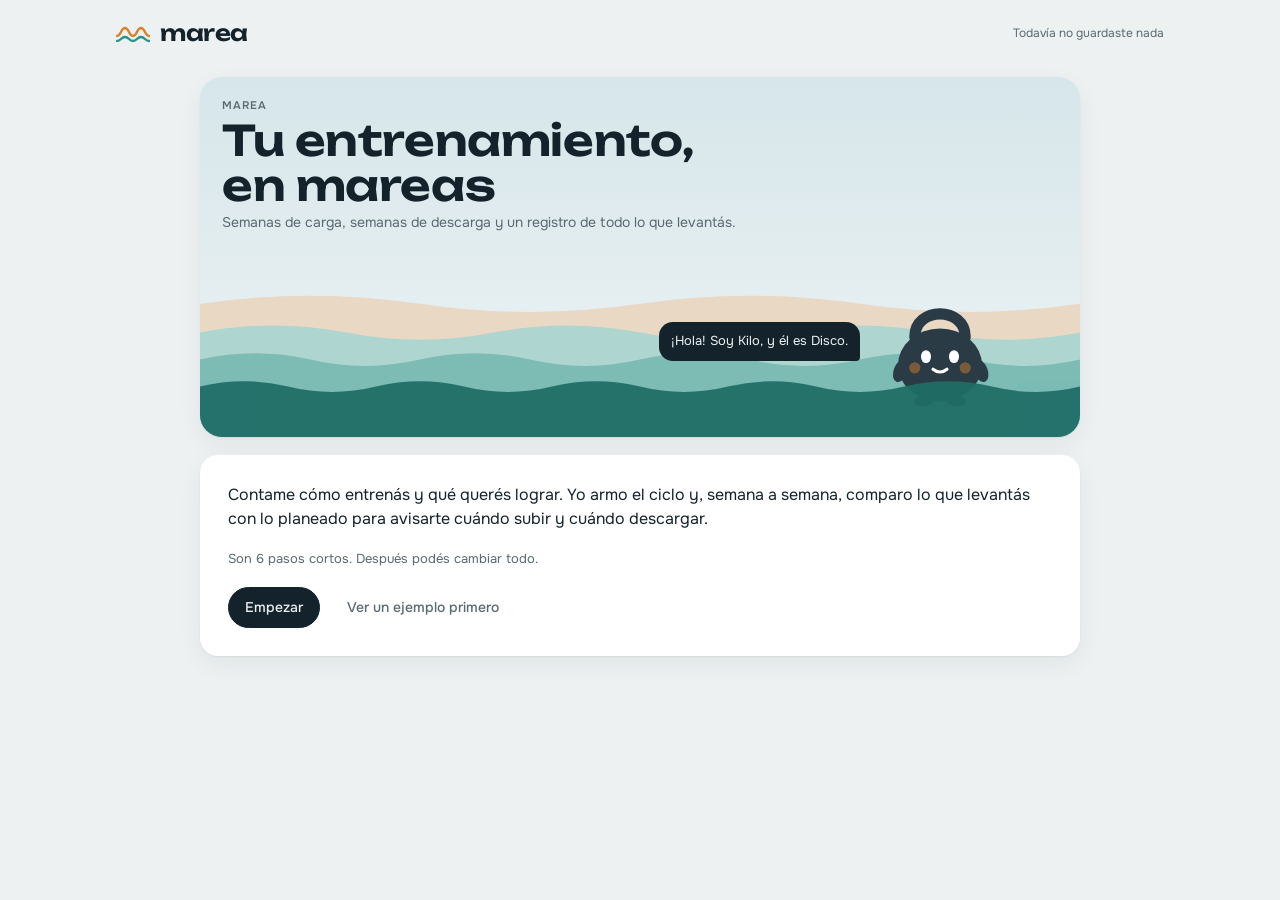
==== index.html @ fce834e3 "Initial commit Created from https://vercel.com/new" ====
<!doctype html>
<html lang="es">
<head>
  <meta charset="utf-8">
  <meta name="viewport" content="width=device-width,initial-scale=1,viewport-fit=cover">
  <title>Marea</title>
  <meta name="description" content="Planificá tus semanas de carga y descarga y registrá lo que levantás.">
  <meta name="theme-color" content="#EDF1F2" media="(prefers-color-scheme: light)">
  <meta name="theme-color" content="#0D161B" media="(prefers-color-scheme: dark)">
  <!-- Instalable en iPhone: Safari → Compartir → Agregar a inicio -->
  <meta name="apple-mobile-web-app-capable" content="yes">
  <meta name="mobile-web-app-capable" content="yes">
  <meta name="apple-mobile-web-app-status-bar-style" content="black-translucent">
  <meta name="apple-mobile-web-app-title" content="Marea">
  <link rel="apple-touch-icon" href="icons/apple-touch-icon.png">
  <link rel="icon" href="icons/icon.svg" type="image/svg+xml">
  <link rel="manifest" href="manifest.webmanifest">
  <link rel="preconnect" href="https://fonts.googleapis.com">
  <link rel="preconnect" href="https://fonts.gstatic.com" crossorigin>
  <link rel="stylesheet" href="https://fonts.googleapis.com/css2?family=Unbounded:wght@400;600&family=Onest:wght@400;500;600&family=IBM+Plex+Mono:wght@400;500&display=swap">
  <link rel="stylesheet" href="css/app.css">
</head>
<body>
  <div class="app">
    <header class="top">
      <div class="logo">
        <svg viewBox="0 0 34 20" aria-hidden="true"><path d="M1 13c4 0 4-8 8-8s4 8 8 8 4-8 8-8 4 8 8 8" fill="none" stroke="var(--load)" stroke-width="2.4" stroke-linecap="round"/><path d="M1 18c4 0 4-4 8-4s4 4 8 4 4-4 8-4 4 4 8 4" fill="none" stroke="var(--deload)" stroke-width="2.4" stroke-linecap="round"/></svg>
        marea
      </div>
      <nav class="tabs" id="tabs" aria-label="Secciones" hidden></nav>
      <span class="save-state" id="saveState" role="status">Cargando…</span>
    </header>
    <main id="main" class="stack"></main>
    <footer class="foot" id="foot" hidden><button class="btn ghost small" data-act="reset">Empezar de cero</button></footer>
  </div>
  <div id="modalRoot"></div>
  <noscript>Marea necesita JavaScript para funcionar.</noscript>
  <script type="module" src="js/app.js"></script>
</body>
</html>
---- css/app.css ----
/* Marea · Layout: app de registro con pestañas Semana · Progreso · Plan · Rutina; escena de mareas arriba con Kilo y Disco */
:root{
  --bg:#EDF1F2; --surface:#FFFFFF; --sunk:#E3E9EB; --ink:#14232B; --muted:#5A6A72; --line:#D3DCDF;
  --load:#D9822B; --deload:#2A9488; --test:#B0458F; --accent:#1F3A93; --kilo:#2B3B45; --kilo-eye:#FFFFFF;
  --sky1:#D6E6EA; --sky2:#EEF3F4; --deep:#1F6E66;
  --shadow:0 1px 2px rgba(20,35,43,.06),0 8px 24px rgba(20,35,43,.06);
  --f-display:"Unbounded","Arial Black",system-ui,sans-serif;
  --f-body:"Onest",system-ui,-apple-system,"Segoe UI",sans-serif;
  --f-mono:"IBM Plex Mono",ui-monospace,Consolas,monospace;
  color-scheme:light;
}
@media (prefers-color-scheme:dark){:root{
  --bg:#0D161B; --surface:#152229; --sunk:#1B2B33; --ink:#E4EDEF; --muted:#93A5AC; --line:#26373F;
  --load:#EEA04C; --deload:#4DC2B4; --test:#E07EC6; --accent:#93A9FF; --kilo:#C7D5DA; --kilo-eye:#152229;
  --sky1:#13252E; --sky2:#0F1B21; --deep:#174A46;
  --shadow:0 1px 2px rgba(0,0,0,.3),0 8px 24px rgba(0,0,0,.25); color-scheme:dark }}

*{box-sizing:border-box}
[hidden]{display:none!important}
html{-webkit-text-size-adjust:100%}
body{margin:0;background:var(--bg);color:var(--ink);font:15px/1.5 var(--f-body);-webkit-tap-highlight-color:transparent}
img,svg{max-width:100%}
/* En el iPhone instalada, la app ocupa toda la pantalla: se respetan la barra de estado y el borde inferior */
.app{max-width:1080px;margin:0 auto;padding-top:max(16px,env(safe-area-inset-top,0px));padding-bottom:max(48px,env(safe-area-inset-bottom,0px));padding-left:max(16px,env(safe-area-inset-left,0px));padding-right:max(16px,env(safe-area-inset-right,0px));display:grid;gap:18px}
h1,h2,h3{font-family:var(--f-display);font-weight:600;margin:0;text-wrap:balance;letter-spacing:-.01em}
h2{font-size:16px}
h3{font-size:14px}
p{margin:0}
.eyebrow{font-size:11px;text-transform:uppercase;letter-spacing:.09em;color:var(--muted);font-weight:600}
.num{font-family:var(--f-mono);font-variant-numeric:tabular-nums}
.note{font-size:13px;color:var(--muted)}
button{font:inherit;color:inherit;cursor:pointer}
button:focus-visible,input:focus-visible,select:focus-visible,label:focus-within{outline:2px solid var(--accent);outline-offset:2px}
.stack{display:grid;gap:18px}
.row{display:flex;gap:10px;flex-wrap:wrap;align-items:center}

header.top{position:relative;display:flex;align-items:center;justify-content:space-between;gap:12px 20px;flex-wrap:wrap;padding-bottom:10px}
.logo{display:flex;align-items:center;gap:10px;font-family:var(--f-display);font-size:22px;font-weight:600;letter-spacing:-.02em}
.logo svg{width:34px;height:20px}
.save-state{font-size:12px;color:var(--muted)}
.tabs{display:flex;gap:4px;background:var(--sunk);padding:4px;border-radius:999px}
.tabs button{border:0;background:transparent;border-radius:999px;padding:7px 14px;font-size:14px;font-weight:500;color:var(--muted)}
.tabs button.on{background:var(--surface);color:var(--ink);box-shadow:var(--shadow)}
@media (max-width:640px){.tabs{order:3;width:100%;justify-content:space-between}.tabs button{flex:1;padding:8px 6px}}

.card{background:var(--surface);border-radius:18px;box-shadow:var(--shadow);padding:20px;min-width:0;position:relative}
.btn{display:inline-flex;align-items:center;justify-content:center;border:1px solid var(--line);background:var(--surface);border-radius:999px;padding:9px 16px;font-weight:500;font-size:14px;cursor:pointer}
.btn:hover{border-color:var(--muted)}
.btn.primary{background:var(--ink);color:var(--bg);border-color:var(--ink)}
.btn.small{padding:5px 12px;font-size:13px}
.btn.ghost{border-color:transparent;background:transparent;color:var(--muted)}
.icon-btn{width:40px;height:40px;border-radius:50%;border:1px solid var(--line);background:var(--surface);display:grid;place-items:center;font-size:18px;line-height:1;flex:none}
.icon-btn:disabled{opacity:.35;cursor:default}
.q{width:18px;height:18px;border-radius:50%;border:1px solid var(--line);background:var(--sunk);color:var(--muted);font:600 11px/1 var(--f-body);display:inline-grid;place-items:center;padding:0;vertical-align:middle;margin-left:2px;text-transform:none;letter-spacing:0}
.q:hover{color:var(--ink);border-color:var(--muted)}
.seg{display:inline-flex;border:1px solid var(--line);border-radius:999px;padding:2px}
.seg button{border:0;background:transparent;border-radius:999px;padding:6px 14px;font-size:13px;color:var(--muted)}
.seg button.on{background:var(--ink);color:var(--bg)}

.pill{display:inline-flex;align-items:center;gap:6px;border-radius:999px;padding:3px 10px;font-size:12px;font-weight:600;white-space:nowrap}
.pill::before{content:"";width:7px;height:7px;border-radius:50%;background:currentColor}
.pill.carga{color:var(--load);background:color-mix(in srgb,var(--load) 14%,transparent)}
.pill.descarga{color:var(--deload);background:color-mix(in srgb,var(--deload) 14%,transparent)}
.pill.test{color:var(--test);background:color-mix(in srgb,var(--test) 14%,transparent)}
.tag{font-size:12px;font-weight:600;border-radius:6px;padding:2px 8px;white-space:nowrap}
.t-up{color:var(--deload);background:color-mix(in srgb,var(--deload) 14%,transparent)}
.t-mid{color:var(--muted);background:var(--sunk)}
.t-down{color:var(--test);background:color-mix(in srgb,var(--test) 12%,transparent)}
.banner{border-radius:14px;padding:12px 14px;display:flex;gap:12px;align-items:center;justify-content:space-between;flex-wrap:wrap;background:var(--surface);box-shadow:var(--shadow);font-size:14px}
.banner.warn{background:color-mix(in srgb,var(--deload) 14%,var(--surface))}
.banner.rec{background:color-mix(in srgb,var(--load) 14%,var(--surface))}
.meta-list{display:grid;gap:10px;align-content:start;margin:0}
.meta-list div{display:flex;justify-content:space-between;gap:12px;border-bottom:1px solid var(--line);padding-bottom:8px}
.meta-list dt{color:var(--muted)} .meta-list dd{margin:0;font-weight:600;text-align:right}
.strip{display:flex;gap:3px}
.strip i{flex:1;height:10px;border-radius:3px;background:var(--sunk)}
.strip i.carga{background:color-mix(in srgb,var(--load) 75%,var(--sunk))}
.strip i.descarga{background:var(--deload)}
.strip i.test{background:var(--test)}
.strip i.past{opacity:.35}
.strip i.now{outline:2px solid var(--ink);outline-offset:2px}
.cols{display:grid;grid-template-columns:minmax(0,1fr) minmax(0,1fr);gap:18px;align-items:start}
@media (max-width:820px){.cols{grid-template-columns:1fr}}

/* Escena de mareas */
.scene{position:relative;height:250px;border-radius:22px;overflow:hidden;background:linear-gradient(180deg,var(--sky1),var(--sky2));box-shadow:var(--shadow)}
.scene.tall{height:min(360px,56vh);min-height:290px}
.waves{position:absolute;inset:0;width:100%;height:100%;pointer-events:none}
.w3{fill:color-mix(in srgb,var(--load) 24%,var(--sky2));animation:d600 26s linear infinite}
.w2{fill:color-mix(in srgb,var(--deload) 32%,var(--sky2));animation:d400 17s linear infinite reverse}
.w1{fill:color-mix(in srgb,var(--deload) 58%,var(--sky2));animation:d300 11s linear infinite}
.w0{fill:var(--deep);animation:d240 8s linear infinite}
@keyframes d600{to{transform:translateX(-600px)}}
@keyframes d400{to{transform:translateX(-400px)}}
@keyframes d300{to{transform:translateX(-300px)}}
@keyframes d240{to{transform:translateX(-240px)}}
.scene-txt{position:absolute;left:22px;top:20px;right:22px;display:grid;gap:4px;max-width:min(640px,72%)}
.scene-txt h1{font-size:clamp(22px,4vw,34px);line-height:1.08}
.scene.tall .scene-txt h1{font-size:clamp(26px,4.8vw,42px)}
.scene-txt p{color:var(--muted);font-size:14px}
.float-kilo{position:absolute;right:8%;width:100px;bottom:calc(var(--lvl) - 14px);animation:bob 4.6s ease-in-out infinite;z-index:1}
.scene.tall .float-kilo{width:140px;bottom:calc(var(--lvl) - 20px)}
.disco svg{display:block;width:100%;height:auto}
.scene-disco{position:absolute;left:-60px;width:42px;bottom:calc(var(--lvl) - 8px);z-index:1}
.scene-disco.roll{animation:roll 10s ease-in-out forwards}
.scene-disco.roll svg{animation:spin 10s ease-in-out forwards}
.waves.front{z-index:2;opacity:.94}
.spray i{position:absolute;bottom:calc(var(--lvl) + 14px);width:5px;height:5px;border-radius:50%;background:color-mix(in srgb,var(--surface) 85%,transparent);opacity:0;animation:rise 7s ease-out infinite}
@keyframes bob{0%,100%{transform:translateY(0) rotate(-3deg)}50%{transform:translateY(-7px) rotate(3deg)}}
@keyframes roll{0%{left:-60px}38%,62%{left:calc(92% - 190px)}100%{left:110%}}
@keyframes spin{0%{transform:rotate(0)}38%,62%{transform:rotate(720deg)}100%{transform:rotate(1800deg)}}
@keyframes rise{0%{opacity:0;transform:translateY(0)}15%{opacity:.8}100%{opacity:0;transform:translateY(-70px)}}
.bubble{position:absolute;right:calc(8% + 112px);bottom:calc(var(--lvl) + 26px);max-width:min(260px,calc(92% - 130px));background:var(--ink);color:var(--bg);font-size:13px;line-height:1.4;padding:10px 12px;border-radius:14px 14px 4px 14px;opacity:0;transform:translateY(6px);transition:opacity .7s ease,transform .7s ease;pointer-events:none;z-index:3}
.scene.tall .bubble{right:calc(8% + 150px)}
.bubble.on{opacity:1;transform:none}
@media (max-width:560px){.bubble,.scene.tall .bubble{right:auto;left:12px;bottom:12px;max-width:calc(100% - 150px)}}

/* Carriles: Disco pasa rodando por el borde del encabezado y de algunas tarjetas */
.lane{position:absolute;left:0;right:0;height:0;pointer-events:none;z-index:3}
.lane.top{top:0}
.lane.bottom{bottom:0}
.lane .disco{position:absolute;bottom:0;left:-40px;width:24px;opacity:0}
.lane .disco.go{animation:carril 8s linear forwards}
.lane .disco.go svg{animation:giro 8s linear forwards}
@keyframes carril{0%{left:-40px;opacity:1}100%{left:calc(100% + 20px);opacity:1}}
@keyframes giro{to{transform:rotate(1440deg)}}

/* Kilo */
.kilo-svg{display:block;width:100%;height:auto;overflow:visible;cursor:pointer}
.kilo-svg .k-body{animation:breathe 6s ease-in-out infinite;transform-box:view-box;transform-origin:50px 86px}
.kilo-svg .k-look{transform:translate(calc(var(--lx,0)*1px),calc(var(--ly,0)*1px));transition:transform .6s cubic-bezier(.3,.7,.2,1)}
.kilo-svg .k-eyes{animation:blink 5.5s infinite;transform-box:view-box;transform-origin:50px 54px}
.kilo-svg .k-arm{transform-box:view-box;transform-origin:76px 58px}
.kilo-svg.waving .k-arm{animation:wave 1.8s ease-in-out}
.kilo-svg.hop .k-body{animation:hop .9s cubic-bezier(.3,.7,.3,1)}
.kilo-svg .k-z{font:600 13px var(--f-display);fill:var(--muted);opacity:0;animation:zz 3.2s ease-in-out infinite}
.kilo-svg .k-z.z2{animation-delay:1.6s}
@keyframes breathe{0%,100%{transform:scale(1)}50%{transform:scale(1.025,.985)}}
@keyframes blink{0%,94%,100%{transform:scaleY(1)}96%{transform:scaleY(.1)}}
@keyframes wave{0%,100%{transform:rotate(0)}15%,45%,75%{transform:rotate(-125deg)}30%,60%{transform:rotate(-95deg)}}
@keyframes hop{0%,100%{transform:translateY(0)}35%{transform:translateY(-9px) scale(.97,1.04)}65%{transform:translateY(0) scale(1.04,.95)}}
@keyframes zz{0%{opacity:0;transform:translate(0,0)}30%{opacity:1}100%{opacity:0;transform:translate(8px,-16px)}}
.kilo-edge{position:absolute;right:26px;top:-42px;width:52px;pointer-events:none}
.kilo-edge .kilo-svg,.kilo-ride .kilo-svg,.kilo-modal .kilo-svg{cursor:default}
.kilo-ride{position:absolute;width:30px;transform:translate(-50%,-94%);pointer-events:none}
.kilo-modal{position:absolute;top:-46px;left:28px;width:56px;pointer-events:none;z-index:1}
@media (prefers-reduced-motion:reduce){.bubble,.kilo-svg .k-look{transition:none}.scene *,.kilo-svg *,.float-kilo,.disco,.disco svg{animation:none!important}.lane{display:none}}

/* Semana */
.week-head{display:flex;align-items:center;gap:12px}
.week-head .mid{flex:1;min-width:0;display:grid;gap:4px}
.week-goal{display:flex;flex-wrap:wrap;gap:8px 18px;margin-top:14px;padding-top:14px;border-top:1px solid var(--line)}
.week-goal div{display:grid}
.week-goal dt{font-size:12px;color:var(--muted)}
.week-goal dd{margin:0;font-family:var(--f-mono);font-size:17px;font-weight:500}
.dests{display:grid;grid-template-columns:repeat(auto-fit,minmax(200px,1fr));gap:14px 24px}
.dest{display:grid;gap:2px;align-content:start}
.dest-top{display:flex;justify-content:space-between;gap:8px;align-items:baseline}
.dest-top .num{font-size:14px;color:var(--muted)}
.dest-top .num b{color:var(--ink);font-weight:500}
.ses{background:var(--surface);border-radius:16px;box-shadow:var(--shadow);overflow:hidden}
.ses-head{width:100%;display:grid;grid-template-columns:40px minmax(0,1fr) auto;gap:12px;align-items:center;text-align:left;border:0;background:transparent;padding:14px 16px}
.ses-n{width:40px;height:40px;border-radius:12px;background:var(--sunk);display:grid;place-items:center;font-family:var(--f-mono);font-weight:500}
.ses.done .ses-n{background:var(--deload);color:var(--surface)}
.ses-head b{display:block;font-weight:600}
.ses-head .note{display:block;overflow:hidden;text-overflow:ellipsis;white-space:nowrap}
.ses-st{font-size:12px;color:var(--muted);white-space:nowrap}
.ses-body{padding:4px 16px 18px;display:grid;gap:14px;border-top:1px solid var(--line)}
.ex{display:grid;gap:8px;padding-top:12px}
.ex+.ex{border-top:1px dashed var(--line)}
.ex-head{display:flex;justify-content:space-between;gap:6px 12px;flex-wrap:wrap;align-items:baseline}
.ex-head b{font-weight:600}
.sets{display:grid;gap:6px}
.set{display:grid;grid-template-columns:22px 92px auto 76px auto;gap:8px;align-items:center;font-size:13px;color:var(--muted);justify-content:start}
.set-i{font-family:var(--f-mono)}
.set .in{font-size:16px}
.sum-row{display:flex;justify-content:space-between;gap:10px;flex-wrap:wrap;font-size:14px;padding:6px 0;border-bottom:1px solid var(--line)}
.sum-row:last-child{border-bottom:0}
.sum-row .num{color:var(--muted);font-size:13px}

/* Progreso */
.pcard-head{display:flex;justify-content:space-between;gap:10px;flex-wrap:wrap;align-items:baseline}
.stats{display:flex;flex-wrap:wrap;gap:6px 20px;margin:10px 0 6px}
.stats div{display:grid}
.stats dt{font-size:12px;color:var(--muted)}
.stats dd{margin:0;font-family:var(--f-mono);font-size:16px;font-weight:500}
.track{position:relative;height:8px;border-radius:4px;background:var(--sunk);margin:6px 0 2px;overflow:hidden}
.track .fill{position:absolute;inset:0 auto 0 0;border-radius:4px;background:var(--load)}
.pchart{display:block;width:100%;height:auto;margin-top:8px}
.pchart .ax{fill:var(--muted);font:11px var(--f-mono)}
.pchart .grid{stroke:var(--line)}
.pchart .band{fill:color-mix(in srgb,var(--deload) 10%,transparent)}
.pchart .proj{stroke:var(--muted);stroke-width:1.5;stroke-dasharray:5 5}
.pchart .goal{stroke:var(--accent);stroke-width:1.5;stroke-dasharray:2 4}
.pchart .goal-t{fill:var(--accent);font:600 11px var(--f-body)}
.pchart .start{fill:var(--surface);stroke:var(--muted);stroke-width:1.5}
.pchart .real{fill:none;stroke:var(--load);stroke-width:2.4;stroke-linejoin:round}
.pchart .real-d{fill:var(--load)}
.pchart .last-t{fill:var(--ink);font:600 11px var(--f-mono)}
.chart-legend{display:flex;gap:14px;flex-wrap:wrap;font-size:12px;color:var(--muted)}
.chart-legend span{display:inline-flex;align-items:center;gap:6px}
.chart-legend b{width:14px;height:0;border-top:2px solid}
.tbl-wrap{overflow-x:auto}
table{width:100%;border-collapse:collapse;font-size:14px}
th{text-align:left;font-size:11px;text-transform:uppercase;letter-spacing:.08em;color:var(--muted);font-weight:600;padding:8px 8px 8px 0;border-bottom:1px solid var(--line)}
td{padding:9px 8px 9px 0;border-bottom:1px solid var(--line)}
td.num{white-space:nowrap}

/* Plan (gráfico de mareas) */
.chart-head{display:flex;justify-content:space-between;align-items:end;gap:12px;flex-wrap:wrap;margin-bottom:10px}
.legend{display:flex;gap:14px;flex-wrap:wrap;font-size:12px;color:var(--muted)}
.legend span{display:inline-flex;align-items:center;gap:6px}
.legend b{width:10px;height:10px;border-radius:3px;display:inline-block}
.chart-wrap{overflow-x:auto;margin:0 -6px}
.chart-inner{position:relative;min-width:560px}
.chart-wrap svg{display:block;width:100%;height:auto}
svg .ax{fill:var(--muted);font:11px var(--f-mono)}
svg .grid{stroke:var(--line);stroke-width:1}
svg .bar-carga{fill:var(--load)} svg .bar-descarga{fill:var(--deload)} svg .bar-test{fill:var(--test)}
svg .past{opacity:.45}
svg .int-line{fill:none;stroke:var(--ink);stroke-width:1.6}
svg .int-dot{fill:var(--surface);stroke:var(--ink);stroke-width:1.4}
svg .band-p{fill:var(--sunk)} svg .band-alt{fill:color-mix(in srgb,var(--sunk) 55%,var(--surface))}
svg .band-t{fill:var(--ink);font:600 10.5px var(--f-body)}
svg .hit{fill:transparent;cursor:pointer}
svg .now-t{fill:var(--ink);font:600 10px var(--f-mono)}
.fases{display:grid;grid-template-columns:repeat(auto-fit,minmax(220px,1fr));gap:12px 20px;margin-top:14px;padding-top:14px;border-top:1px solid var(--line)}
.fase{display:grid;grid-template-columns:14px 1fr;gap:10px;font-size:14px}
.fase-dot{width:14px;height:14px;border-radius:4px;background:var(--sunk);border:1px solid var(--line);margin-top:3px}
.fase-dot.alt{background:color-mix(in srgb,var(--sunk) 55%,var(--surface))}
.why{font-size:14px;color:var(--muted);display:grid;gap:10px}
.why b{color:var(--ink);font-weight:600}
.chips{display:flex;flex-wrap:wrap;gap:6px;align-items:center}
.chip{font-size:12px;background:var(--sunk);border-radius:999px;padding:3px 10px}
.chip-sel{display:inline-flex;align-items:center;font-size:14px;border:1.5px solid var(--line);border-radius:999px;padding:6px 14px;cursor:pointer;user-select:none}
.chip-sel input{position:absolute;opacity:0;pointer-events:none}
.chip-sel:has(input:checked){border-color:var(--ink);background:var(--ink);color:var(--bg)}
.goal{display:grid;gap:4px;padding:10px 0;border-bottom:1px solid var(--line)}
.goal:last-child{border-bottom:0}
.goal-top{display:flex;justify-content:space-between;gap:8px;flex-wrap:wrap}
.verdict{font-size:12px;font-weight:600}
.v-ok{color:var(--deload)} .v-hard{color:var(--load)} .v-far{color:var(--test)}

/* Rutina */
.rut-s{display:grid;gap:10px;padding:16px 0;border-bottom:1px solid var(--line)}
.rut-s:first-child{padding-top:4px}
.rut-ex{display:grid;gap:8px}
.rut-row{display:grid;grid-template-columns:minmax(0,1fr) auto;gap:8px;align-items:center;max-width:560px}

/* Formularios (16px en los campos para que el iPhone no haga zoom al tocarlos) */
.in,label.f input,label.f select,.goal-row input,.goal-row select,textarea{font:inherit;font-size:16px;color:var(--ink);background:var(--bg);border:1px solid var(--line);border-radius:10px;padding:8px 10px;width:100%;min-width:0}
.in:disabled{opacity:.45}
label.f{display:grid;gap:4px;font-size:13px;color:var(--muted)}
.fgrid{display:grid;grid-template-columns:repeat(auto-fit,minmax(160px,1fr));gap:12px}
fieldset{border:0;padding:0;margin:0;display:grid;gap:10px;min-width:0}
legend{font-family:var(--f-display);font-size:13px;font-weight:600;margin-bottom:8px;padding:0}
.goal-row{display:grid;grid-template-columns:minmax(0,1fr) 150px auto;gap:8px;align-items:center}
@media (max-width:520px){.goal-row{grid-template-columns:1fr auto}.goal-row>:nth-child(2){grid-column:1}}
.mark{display:grid;gap:4px;font-size:13px;color:var(--muted)}
.mark-row{display:flex;gap:8px;align-items:center}
.chk{display:inline-flex;gap:6px;align-items:center;white-space:nowrap;font-size:13px;color:var(--muted);cursor:pointer}
textarea{min-height:240px;font-family:var(--f-mono);font-size:12px}
.err{color:var(--test);font-size:13px}
.opts{display:grid;grid-template-columns:repeat(auto-fit,minmax(190px,1fr));gap:10px}
.opt{position:relative;display:grid;gap:4px;padding:14px;border:1.5px solid var(--line);border-radius:14px;cursor:pointer}
.opt input{position:absolute;opacity:0;pointer-events:none}
.opt:has(input:checked){border-color:var(--ink);background:var(--sunk)}
.opt span{font-size:13px;color:var(--muted)}

/* Primeros pasos */
.onb{display:grid;gap:18px;max-width:880px;margin:0 auto;width:100%}
.onb-card{padding:28px}
.onb-top{display:flex;justify-content:space-between;align-items:center;gap:12px;margin-bottom:20px}
.dots-prog{display:flex;gap:6px}
.dots-prog i{width:26px;height:5px;border-radius:3px;background:var(--sunk)}
.dots-prog i.on{background:var(--load)}
.onb-grid{display:grid;grid-template-columns:200px minmax(0,1fr);gap:30px;align-items:start}
.onb-kilo{display:flex;flex-direction:column;align-items:center;gap:14px}
.onb-kilo .kilo-svg{width:150px}
@media (max-width:720px){.onb-card{padding:20px}.onb-grid{grid-template-columns:1fr;gap:18px}.onb-kilo{flex-direction:row;align-items:center}.onb-kilo .kilo-svg{width:80px;flex:none}}
.say{background:var(--sunk);border-radius:14px;padding:10px 14px;font-size:14px;line-height:1.45}
.onb-body{display:grid;gap:18px;min-width:0}
.onb-h{font-size:clamp(22px,4vw,30px);line-height:1.12}

/* Modal */
.overlay{position:fixed;inset:0;background:rgba(10,18,22,.45);display:grid;place-items:center;z-index:50;padding:max(16px,env(safe-area-inset-top,0px)) max(16px,env(safe-area-inset-right,0px)) max(16px,env(safe-area-inset-bottom,0px)) max(16px,env(safe-area-inset-left,0px))}
.modal-wrap{position:relative;width:min(680px,100%);max-height:calc(100% - 46px);margin-top:46px;display:flex}
.modal{background:var(--surface);border-radius:20px;width:100%;min-height:0;overflow:auto;padding:24px;display:grid;gap:18px}
.foot{display:flex;justify-content:center}
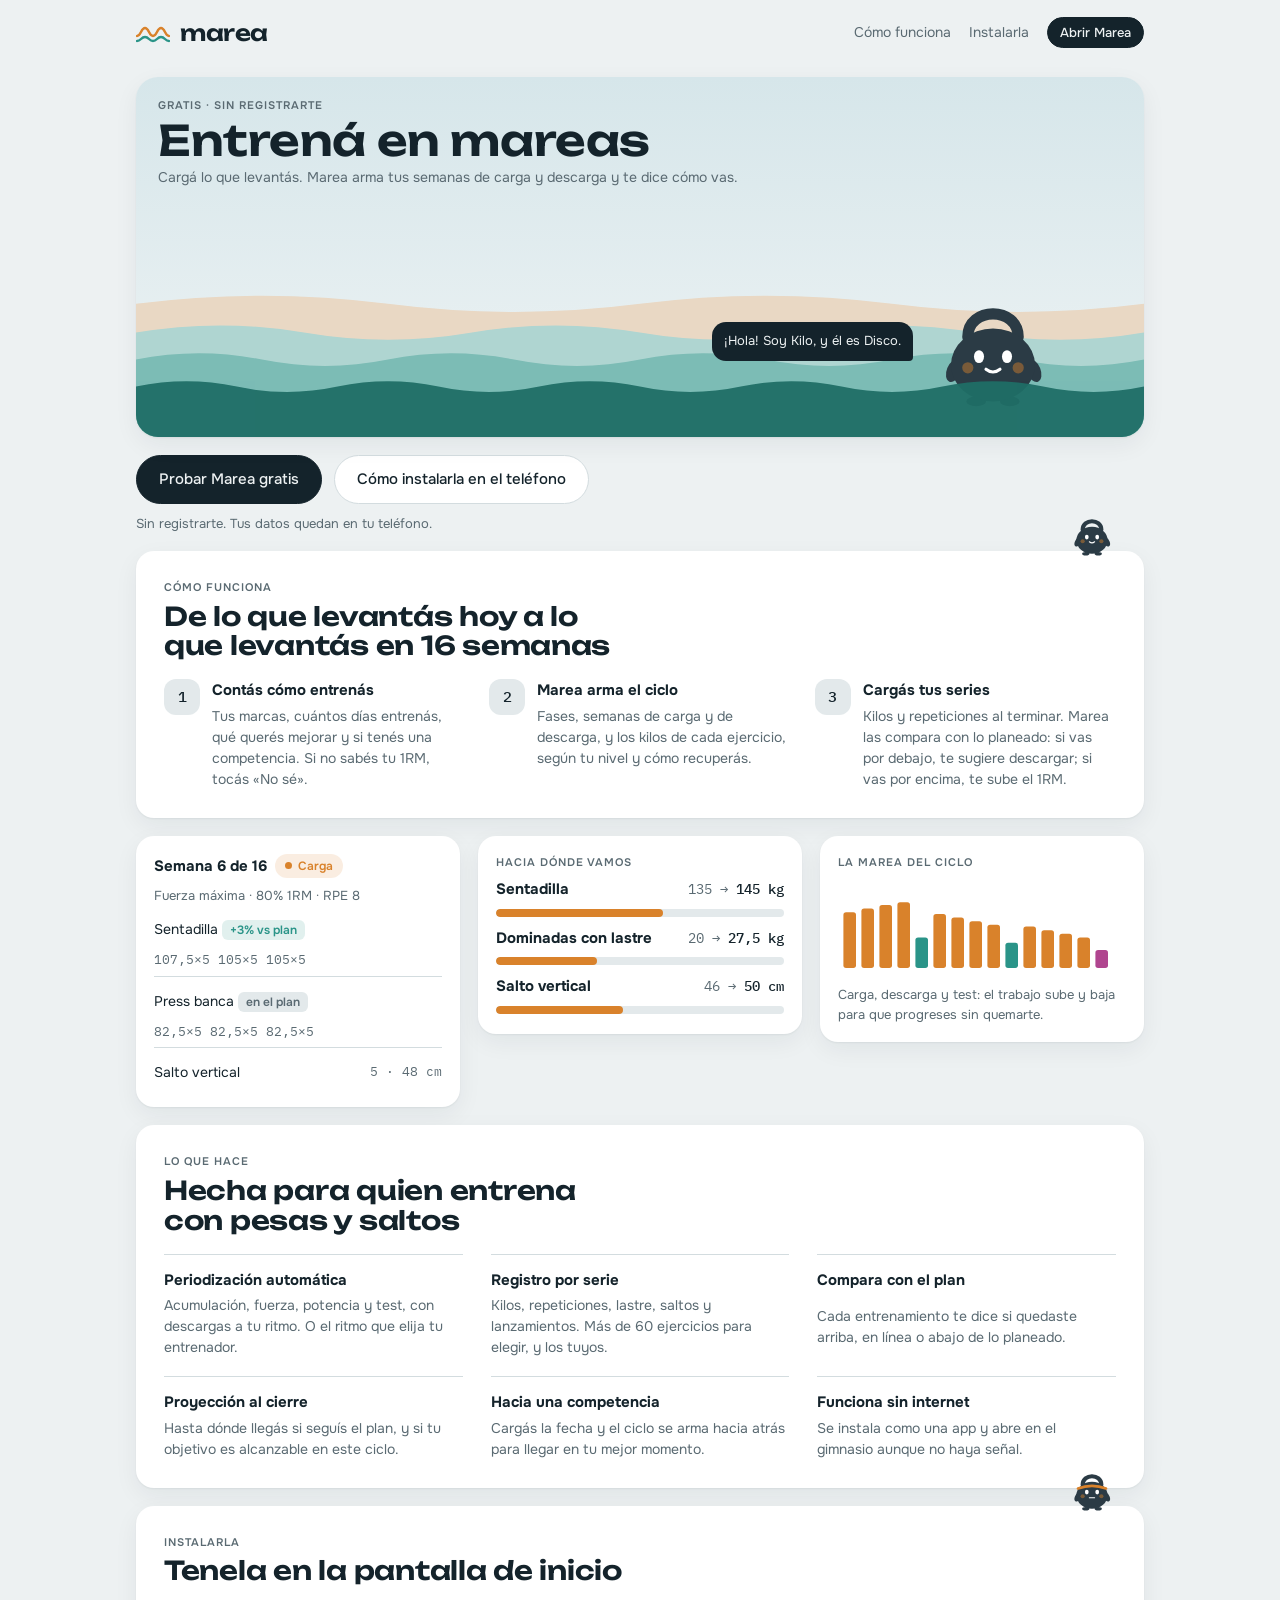
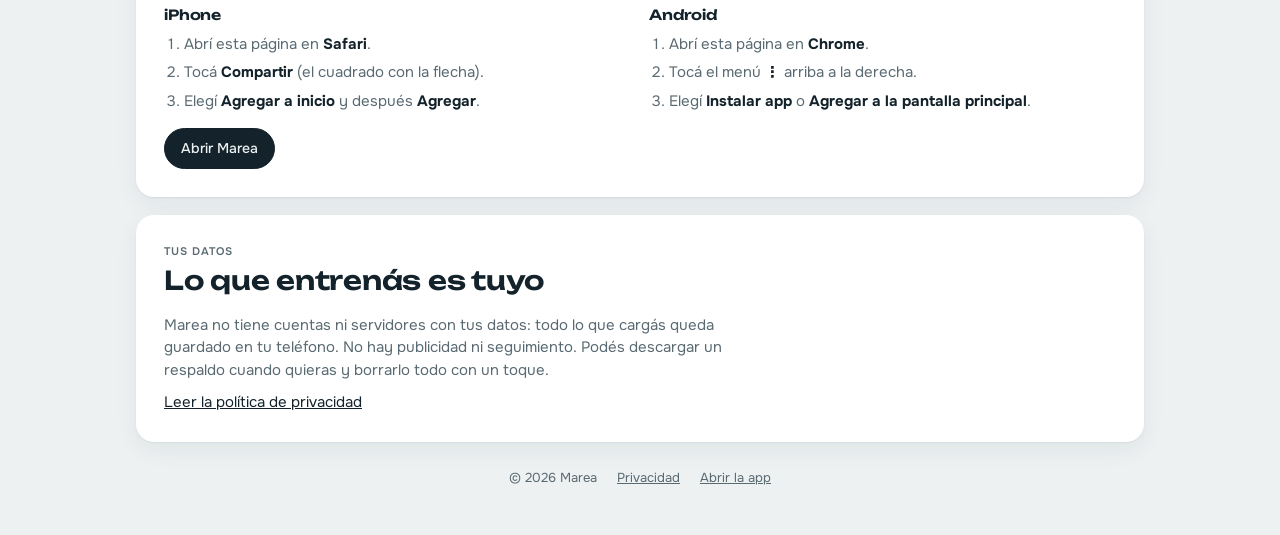
==== commit 72fd0353: "Página de presentación, política de privacidad y app en /app - La raíz pasa a ser la presentación pa" ====
--- a/index.html
+++ b/index.html
@@ -3,13 +3,21 @@
 <head>
   <meta charset="utf-8">
   <meta name="viewport" content="width=device-width,initial-scale=1,viewport-fit=cover">
-  <title>Marea</title>
-  <meta name="description" content="Planificá tus semanas de carga y descarga y registrá lo que levantás.">
+  <title>Marea · Entrená en mareas</title>
+  <meta name="description" content="Cargá lo que levantás. Marea arma tus semanas de carga y descarga, compara cada entrenamiento con el plan y te dice cómo vas. Gratis y sin registrarte.">
   <meta name="theme-color" content="#EDF1F2" media="(prefers-color-scheme: light)">
   <meta name="theme-color" content="#0D161B" media="(prefers-color-scheme: dark)">
-  <!-- Instalable en iPhone: Safari → Compartir → Agregar a inicio -->
+  <!-- Vista previa al compartir el link (WhatsApp, Instagram, etc.) -->
+  <meta property="og:type" content="website">
+  <meta property="og:site_name" content="Marea">
+  <meta property="og:title" content="Marea · Entrená en mareas">
+  <meta property="og:description" content="Semanas de carga y descarga armadas para vos, y un registro de todo lo que levantás. Gratis.">
+  <meta property="og:image" content="https://marea-bice.vercel.app/og.png">
+  <meta property="og:image:width" content="1200">
+  <meta property="og:image:height" content="630">
+  <meta property="og:locale" content="es_AR">
+  <meta name="twitter:card" content="summary_large_image">
   <meta name="apple-mobile-web-app-capable" content="yes">
-  <meta name="mobile-web-app-capable" content="yes">
   <meta name="apple-mobile-web-app-status-bar-style" content="black-translucent">
   <meta name="apple-mobile-web-app-title" content="Marea">
   <link rel="apple-touch-icon" href="icons/apple-touch-icon.png">
@@ -19,22 +27,128 @@
   <link rel="preconnect" href="https://fonts.gstatic.com" crossorigin>
   <link rel="stylesheet" href="https://fonts.googleapis.com/css2?family=Unbounded:wght@400;600&family=Onest:wght@400;500;600&family=IBM+Plex+Mono:wght@400;500&display=swap">
   <link rel="stylesheet" href="css/app.css">
+  <link rel="stylesheet" href="css/sitio.css">
 </head>
 <body>
-  <div class="app">
+  <div class="app sitio">
     <header class="top">
-      <div class="logo">
+      <a class="logo" href="/" aria-label="Marea, inicio">
         <svg viewBox="0 0 34 20" aria-hidden="true"><path d="M1 13c4 0 4-8 8-8s4 8 8 8 4-8 8-8 4 8 8 8" fill="none" stroke="var(--load)" stroke-width="2.4" stroke-linecap="round"/><path d="M1 18c4 0 4-4 8-4s4 4 8 4 4-4 8-4 4 4 8 4" fill="none" stroke="var(--deload)" stroke-width="2.4" stroke-linecap="round"/></svg>
         marea
+      </a>
+      <nav class="site-nav" aria-label="Secciones">
+        <a href="#como">Cómo funciona</a>
+        <a href="#instalar">Instalarla</a>
+        <a class="btn primary small" href="/app/">Abrir Marea</a>
+      </nav>
+    </header>
+
+    <main class="stack">
+      <!-- sitio.js reemplaza esto por la escena animada; queda como texto para buscadores y sin JavaScript -->
+      <section id="hero" class="hero-fallback">
+        <h1>Entrená en mareas</h1>
+        <p>Cargá lo que levantás. Marea arma tus semanas de carga y descarga y te dice cómo vas.</p>
+      </section>
+
+      <div class="cta-row">
+        <a class="btn primary grande" href="/app/">Probar Marea gratis</a>
+        <a class="btn grande" href="#instalar">Cómo instalarla en el teléfono</a>
+        <span class="note">Sin registrarte. Tus datos quedan en tu teléfono.</span>
       </div>
-      <nav class="tabs" id="tabs" aria-label="Secciones" hidden></nav>
-      <span class="save-state" id="saveState" role="status">Cargando…</span>
-    </header>
-    <main id="main" class="stack"></main>
-    <footer class="foot" id="foot" hidden><button class="btn ghost small" data-act="reset">Empezar de cero</button></footer>
+
+      <section class="card bloque" id="como" aria-labelledby="como-t">
+        <div class="kilo-edge" data-kilo="happy"></div>
+        <div class="eyebrow">Cómo funciona</div>
+        <h2 id="como-t" class="titulo">De lo que levantás hoy a lo que levantás en 16 semanas</h2>
+        <ol class="pasos">
+          <li><span class="paso-n num">1</span><div><b>Contás cómo entrenás</b><p>Tus marcas, cuántos días entrenás, qué querés mejorar y si tenés una competencia. Si no sabés tu 1RM, tocás «No sé».</p></div></li>
+          <li><span class="paso-n num">2</span><div><b>Marea arma el ciclo</b><p>Fases, semanas de carga y de descarga, y los kilos de cada ejercicio, según tu nivel y cómo recuperás.</p></div></li>
+          <li><span class="paso-n num">3</span><div><b>Cargás tus series</b><p>Kilos y repeticiones al terminar. Marea las compara con lo planeado: si vas por debajo, te sugiere descargar; si vas por encima, te sube el 1RM.</p></div></li>
+        </ol>
+      </section>
+
+      <section class="muestra" aria-label="Así se ve">
+        <div class="card mini">
+          <div class="row" style="gap:8px"><b>Semana 6 de 16</b><span class="pill carga">Carga</span></div>
+          <span class="note">Fuerza máxima · 80% 1RM · RPE 8</span>
+          <div class="sum-row"><span>Sentadilla <span class="tag t-up">+3% vs plan</span></span><span class="num">107,5×5 105×5 105×5</span></div>
+          <div class="sum-row"><span>Press banca <span class="tag t-mid">en el plan</span></span><span class="num">82,5×5 82,5×5 82,5×5</span></div>
+          <div class="sum-row"><span>Salto vertical</span><span class="num">5 · 48 cm</span></div>
+        </div>
+        <div class="card mini">
+          <div class="eyebrow">Hacia dónde vamos</div>
+          <div class="dest"><div class="dest-top"><b>Sentadilla</b><span class="num">135 → <b>145 kg</b></span></div><div class="track"><div class="fill" style="width:58%"></div></div></div>
+          <div class="dest"><div class="dest-top"><b>Dominadas con lastre</b><span class="num">20 → <b>27,5 kg</b></span></div><div class="track"><div class="fill" style="width:35%"></div></div></div>
+          <div class="dest"><div class="dest-top"><b>Salto vertical</b><span class="num">46 → <b>50 cm</b></span></div><div class="track"><div class="fill" style="width:44%"></div></div></div>
+        </div>
+        <div class="card mini">
+          <div class="eyebrow">La marea del ciclo</div>
+          <svg class="marea-mini" viewBox="0 0 320 110" role="img" aria-label="Barras de carga que suben y bajan por semana, con descargas cada cuatro semanas">
+            <g class="mm">
+              <rect x="6" y="38" width="14" height="62" rx="3" class="c"/><rect x="26" y="34" width="14" height="66" rx="3" class="c"/><rect x="46" y="30" width="14" height="70" rx="3" class="c"/><rect x="66" y="27" width="14" height="73" rx="3" class="c"/>
+              <rect x="86" y="66" width="14" height="34" rx="3" class="d"/>
+              <rect x="106" y="40" width="14" height="60" rx="3" class="c"/><rect x="126" y="44" width="14" height="56" rx="3" class="c"/><rect x="146" y="48" width="14" height="52" rx="3" class="c"/><rect x="166" y="52" width="14" height="48" rx="3" class="c"/>
+              <rect x="186" y="72" width="14" height="28" rx="3" class="d"/>
+              <rect x="206" y="54" width="14" height="46" rx="3" class="c"/><rect x="226" y="58" width="14" height="42" rx="3" class="c"/><rect x="246" y="62" width="14" height="38" rx="3" class="c"/><rect x="266" y="66" width="14" height="34" rx="3" class="c"/>
+              <rect x="286" y="80" width="14" height="20" rx="3" class="t"/>
+            </g>
+          </svg>
+          <span class="note">Carga, descarga y test: el trabajo sube y baja para que progreses sin quemarte.</span>
+        </div>
+      </section>
+
+      <section class="card bloque" aria-labelledby="hace-t">
+        <div class="eyebrow">Lo que hace</div>
+        <h2 id="hace-t" class="titulo">Hecha para quien entrena con pesas y saltos</h2>
+        <ul class="hace">
+          <li><b>Periodización automática</b><span>Acumulación, fuerza, potencia y test, con descargas a tu ritmo. O el ritmo que elija tu entrenador.</span></li>
+          <li><b>Registro por serie</b><span>Kilos, repeticiones, lastre, saltos y lanzamientos. Más de 60 ejercicios para elegir, y los tuyos.</span></li>
+          <li><b>Compara con el plan</b><span>Cada entrenamiento te dice si quedaste arriba, en línea o abajo de lo planeado.</span></li>
+          <li><b>Proyección al cierre</b><span>Hasta dónde llegás si seguís el plan, y si tu objetivo es alcanzable en este ciclo.</span></li>
+          <li><b>Hacia una competencia</b><span>Cargás la fecha y el ciclo se arma hacia atrás para llegar en tu mejor momento.</span></li>
+          <li><b>Funciona sin internet</b><span>Se instala como una app y abre en el gimnasio aunque no haya señal.</span></li>
+        </ul>
+      </section>
+
+      <section class="card bloque" id="instalar" aria-labelledby="inst-t">
+        <div class="kilo-edge" data-kilo="focus"></div>
+        <div class="eyebrow">Instalarla</div>
+        <h2 id="inst-t" class="titulo">Tenela en la pantalla de inicio</h2>
+        <div class="cols">
+          <div>
+            <h3>iPhone</h3>
+            <ol class="lista">
+              <li>Abrí esta página en <b>Safari</b>.</li>
+              <li>Tocá <b>Compartir</b> (el cuadrado con la flecha).</li>
+              <li>Elegí <b>Agregar a inicio</b> y después <b>Agregar</b>.</li>
+            </ol>
+          </div>
+          <div>
+            <h3>Android</h3>
+            <ol class="lista">
+              <li>Abrí esta página en <b>Chrome</b>.</li>
+              <li>Tocá el menú <b>⋮</b> arriba a la derecha.</li>
+              <li>Elegí <b>Instalar app</b> o <b>Agregar a la pantalla principal</b>.</li>
+            </ol>
+          </div>
+        </div>
+        <div class="row" style="margin-top:16px"><a class="btn primary" href="/app/">Abrir Marea</a></div>
+      </section>
+
+      <section class="card bloque" aria-labelledby="priv-t">
+        <div class="eyebrow">Tus datos</div>
+        <h2 id="priv-t" class="titulo">Lo que entrenás es tuyo</h2>
+        <p class="parrafo">Marea no tiene cuentas ni servidores con tus datos: todo lo que cargás queda guardado en tu teléfono. No hay publicidad ni seguimiento. Podés descargar un respaldo cuando quieras y borrarlo todo con un toque.</p>
+        <p><a href="/privacidad">Leer la política de privacidad</a></p>
+      </section>
+    </main>
+
+    <footer class="site-foot">
+      <span>© 2026 Marea</span>
+      <a href="/privacidad">Privacidad</a>
+      <a href="/app/">Abrir la app</a>
+    </footer>
   </div>
-  <div id="modalRoot"></div>
-  <noscript>Marea necesita JavaScript para funcionar.</noscript>
-  <script type="module" src="js/app.js"></script>
+  <script type="module" src="js/sitio.js"></script>
 </body>
 </html>
--- a/css/app.css
+++ b/css/app.css
@@ -115,15 +115,9 @@
 .bubble.on{opacity:1;transform:none}
 @media (max-width:560px){.bubble,.scene.tall .bubble{right:auto;left:12px;bottom:12px;max-width:calc(100% - 150px)}}
 
-/* Carriles: Disco pasa rodando por el borde del encabezado y de algunas tarjetas */
-.lane{position:absolute;left:0;right:0;height:0;pointer-events:none;z-index:3}
-.lane.top{top:0}
-.lane.bottom{bottom:0}
-.lane .disco{position:absolute;bottom:0;left:-40px;width:24px;opacity:0}
-.lane .disco.go{animation:carril 8s linear forwards}
-.lane .disco.go svg{animation:giro 8s linear forwards}
-@keyframes carril{0%{left:-40px;opacity:1}100%{left:calc(100% + 20px);opacity:1}}
-@keyframes giro{to{transform:rotate(1440deg)}}
+/* Disco da la vuelta por el borde de la pantalla (lo mueve mascotas.js) */
+.disco-tour{position:fixed;left:0;top:0;width:28px;z-index:40;pointer-events:none;opacity:0;will-change:transform}
+.disco-tour svg{display:block;width:100%;height:auto}
 
 /* Kilo */
 .kilo-svg{display:block;width:100%;height:auto;overflow:visible;cursor:pointer}
@@ -144,7 +138,7 @@
 .kilo-edge .kilo-svg,.kilo-ride .kilo-svg,.kilo-modal .kilo-svg{cursor:default}
 .kilo-ride{position:absolute;width:30px;transform:translate(-50%,-94%);pointer-events:none}
 .kilo-modal{position:absolute;top:-46px;left:28px;width:56px;pointer-events:none;z-index:1}
-@media (prefers-reduced-motion:reduce){.bubble,.kilo-svg .k-look{transition:none}.scene *,.kilo-svg *,.float-kilo,.disco,.disco svg{animation:none!important}.lane{display:none}}
+@media (prefers-reduced-motion:reduce){.bubble,.kilo-svg .k-look{transition:none}.scene *,.kilo-svg *,.float-kilo,.disco,.disco svg{animation:none!important}.disco-tour{display:none}}
 
 /* Semana */
 .week-head{display:flex;align-items:center;gap:12px}
@@ -287,3 +281,6 @@
 .modal-wrap{position:relative;width:min(680px,100%);max-height:calc(100% - 46px);margin-top:46px;display:flex}
 .modal{background:var(--surface);border-radius:20px;width:100%;min-height:0;overflow:auto;padding:24px;display:grid;gap:18px}
 .foot{display:flex;justify-content:center}
+.plan-sel{display:grid;gap:4px;margin-top:12px;padding:14px;border-radius:14px;background:var(--sunk)}
+.plan-sel .week-goal{border-top:0;padding-top:0}
+svg .sel{fill:none;stroke:var(--accent);stroke-width:2}
--- a/css/sitio.css
+++ b/css/sitio.css
@@ -0,0 +1,43 @@
+/* Página de presentación y páginas legales: usan los mismos colores y tipografías que la app (app.css) */
+.sitio{max-width:1040px}
+.sitio a{color:inherit}
+.logo{text-decoration:none}
+.site-nav{display:flex;align-items:center;gap:6px 18px;flex-wrap:wrap;font-size:14px}
+.site-nav a:not(.btn){text-decoration:none;color:var(--muted)}
+.site-nav a:not(.btn):hover{color:var(--ink)}
+@media (max-width:560px){.site-nav a:not(.btn){display:none}}
+.btn{text-decoration:none}
+.btn.grande{padding:12px 22px;font-size:15px}
+.hero-fallback{padding:40px 22px;border-radius:22px;background:linear-gradient(180deg,var(--sky1),var(--sky2))}
+.hero-fallback h1{font-size:clamp(26px,4.8vw,42px)}
+.cta-row{display:flex;flex-wrap:wrap;gap:10px 12px;align-items:center}
+.cta-row .note{flex-basis:100%}
+.bloque{padding:28px}
+@media (max-width:560px){.bloque{padding:20px}}
+.titulo{font-size:clamp(20px,3.2vw,26px);line-height:1.15;margin:6px 0 18px;max-width:28ch}
+.parrafo{max-width:62ch;color:var(--muted);margin-bottom:10px}
+.pasos{list-style:none;margin:0;padding:0;display:grid;grid-template-columns:repeat(auto-fit,minmax(220px,1fr));gap:18px 24px}
+.pasos li{display:grid;grid-template-columns:36px 1fr;gap:12px;align-items:start}
+.pasos p{color:var(--muted);font-size:14px;margin-top:4px}
+.paso-n{width:36px;height:36px;border-radius:12px;background:var(--sunk);display:grid;place-items:center;font-weight:500}
+.muestra{display:grid;grid-template-columns:repeat(auto-fit,minmax(260px,1fr));gap:18px;align-items:start}
+.mini{display:grid;gap:8px;padding:18px}
+.marea-mini{width:100%;height:auto}
+.marea-mini .c{fill:var(--load)} .marea-mini .d{fill:var(--deload)} .marea-mini .t{fill:var(--test)}
+.hace{list-style:none;margin:0;padding:0;display:grid;grid-template-columns:repeat(auto-fit,minmax(240px,1fr));gap:18px 28px}
+.hace li{display:grid;gap:4px;padding-top:14px;border-top:1px solid var(--line)}
+.hace span{color:var(--muted);font-size:14px}
+.lista{margin:8px 0 0;padding-left:20px;display:grid;gap:6px;color:var(--muted)}
+.lista b{color:var(--ink)}
+.site-foot{display:flex;flex-wrap:wrap;gap:8px 20px;justify-content:center;font-size:13px;color:var(--muted);padding-top:8px}
+.site-foot a{color:var(--muted)}
+
+/* Política de privacidad */
+.legal{max-width:720px;margin:0 auto;padding:32px}
+@media (max-width:560px){.legal{padding:22px}}
+.legal h1{font-size:clamp(24px,4vw,32px);margin:6px 0 4px}
+.legal h2{font-size:17px;margin:28px 0 8px}
+.legal p,.legal li{color:var(--muted);line-height:1.6}
+.legal p{margin:0 0 10px}
+.legal ul{padding-left:20px;margin:0 0 10px;display:grid;gap:6px}
+.legal b{color:var(--ink);font-weight:600}
